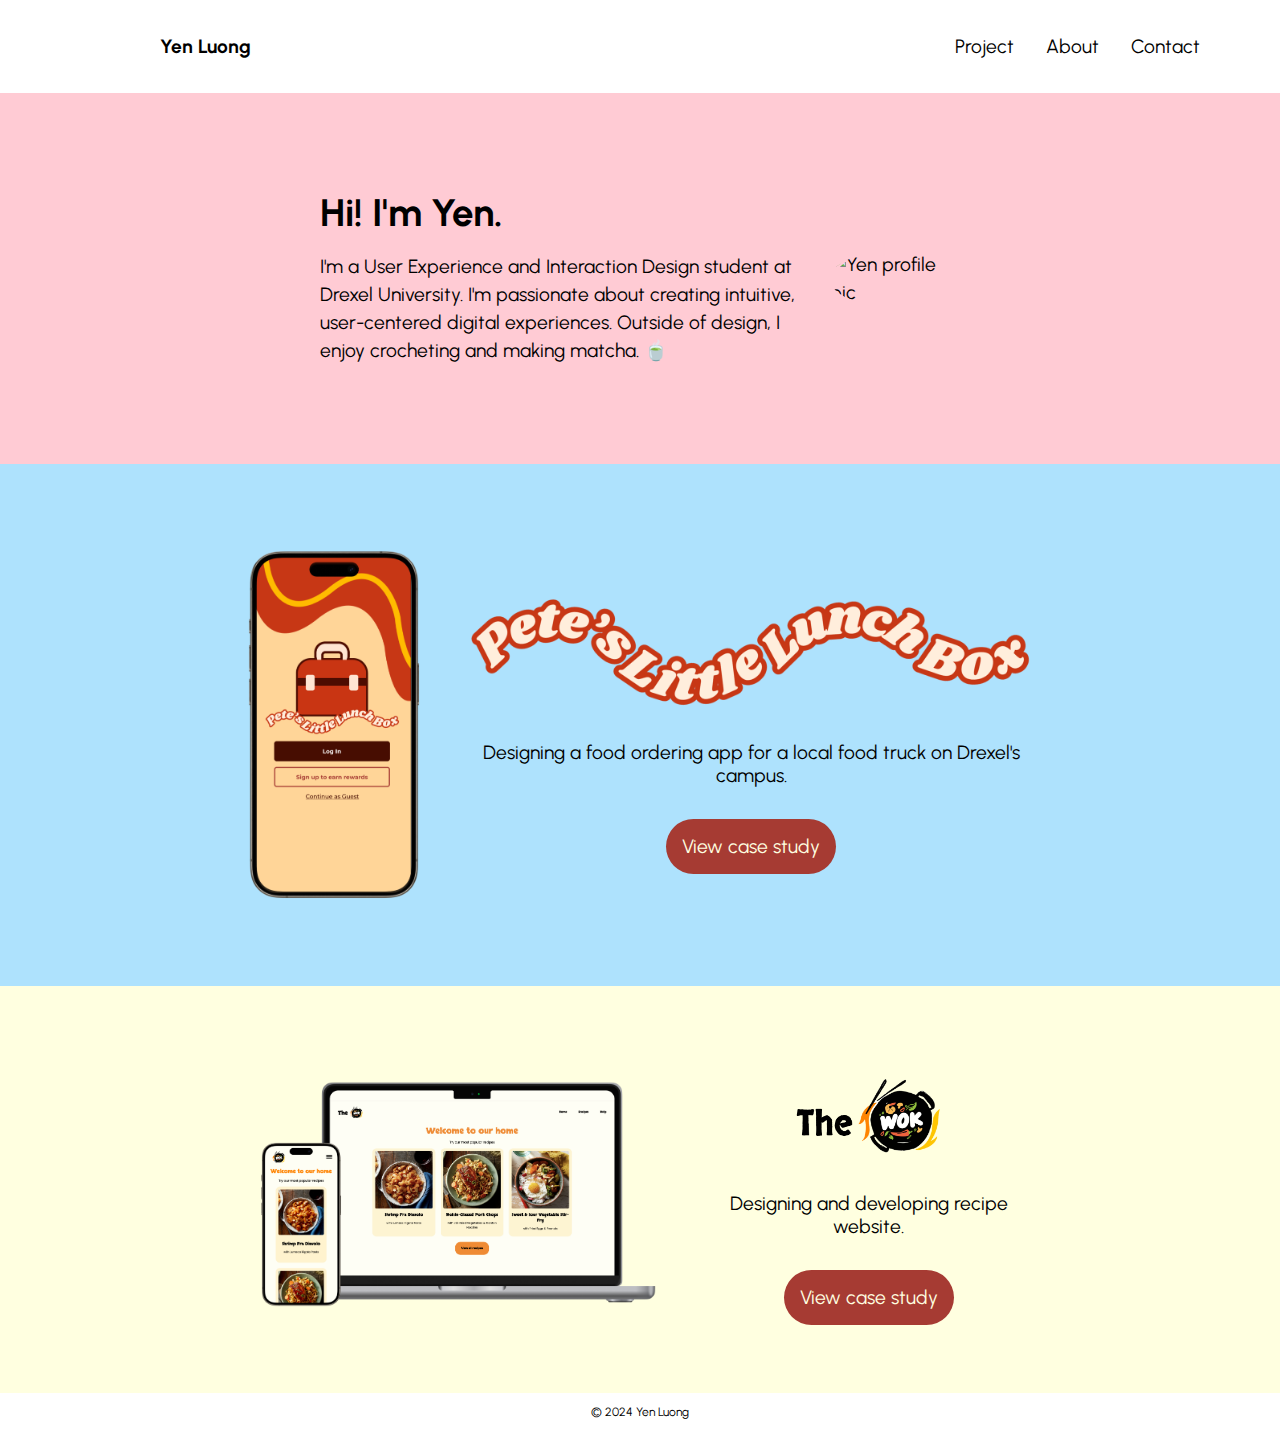
==== index.html @ 0c381f39 "🚧 init files" ====
<!DOCTYPE html>
<html lang="en">
<head>
    <meta charset="UTF-8">
    <meta name="viewport" content="width=device-width, initial-scale=1.0">
    <title>Homepage | Yen Luong</title>
    <link rel="stylesheet" type="text/css" href="css/style.css">
    <link rel="stylesheet" href="css/normalize.css">
    <link rel="icon" href="images/profileicon.png">
</head>

<body>
        <nav>
            <div class="logo">
                <p>Yen Luong</p>
            </div>
            <button class="btn-menu">
                    <div class="bar1"></div>
                    <div class="bar2"></div>
                    <div class="bar3"></div>
            </button>

            <div class="navbar">
                <ul>
                    <li><a href="index.html">Project</a></li>
                    <li><a href="about.html">About</a></li>
                    <li><a href="mailto:yl3434@drexel.edu" target="_blank">Contact</a></li>

                </ul>
            </div>
        </nav>

        <section class="hero">
                <div class="info">
                    <h1>Hi! I'm Yen.</h1>
                    <p>I'm a User Experience and Interaction Design student at Drexel University. I'm passionate about creating intuitive, user-centered digital experiences.  Outside of design, I enjoy crocheting and making matcha. 🍵</p>
                </div>
    
                <div class="profile">
                    <img src="images/profile.PNG" alt="Yen profile pic">
                </div>
        </section>
            


        <section class="container">
            <div class="project">
                <div class="mockup">
                    <a href="petes.html">
                        <img src="images/petes/petes-mockup.png" alt="App mockup">
                    </a>
                    
                </div>
    
                <div class="detail">
                    <img class="brand" src="images/petes/petes-logo.png" alt="petes logo">

                    <div>
                        <p>Designing a food ordering app for a local food truck on Drexel's campus. </p>
                    </div>
                    
                    

                    <div class="view">
                        <a href="petes.html">View case study</a>
                    </div>
    
                </div>
            </div>

        </section>

        <section class="container" style="background-color: lightyellow;">
            <div class="project">
                <div style="width: 95%"  class="mockup">
                    <a href="thewok.html">
                        <img  src="images/thewok/thewok-mockup.png" alt="The WOK mockup">
                    </a>
                    
                </div>
    
                <div class="detail">
                    <img style="width: 50%"  class="brand" src="images/thewok/thewolk-logo.png" alt="the wok logo">

                    <div>
                        <p>Designing and developing recipe website.</p>
                    </div>
                    
                    

                    <div class="view">
                        <a class="wok" href="thewok.html">View case study</a>
                    </div>
    
                </div>

                
            </div>

        </section>

        <footer>
            <p>© 2024 Yen Luong</p>
        </footer>

            
            
        

        

        
        

    <div class="menu">
        <ul>
            <li><a href="index.html">Project</a></li>
            <li><a href="about.html">About</a></li>
            <li><a href="mailto:yl3434@drexel.edu" target="_blank">Contact</a></li>

        </ul>
    </div>

    <script src="scripts/index.js"></script>
</body>
</html>
---- css/style.css ----
@import url('https://fonts.googleapis.com/css2?family=Urbanist:ital,wght@0,100..900;1,100..900&display=swap');

@font-face {
    font-family: 'phudublack';
    src:url('../fonts/Phudu-Black.woff') format('woff');
    font-weight: normal;
    font-style: normal;
}

@font-face {
    font-family: 'poppinsregular';
    src: url('../fonts/poppins-regular-webfont.woff2') format('woff2'),
         url('../fonts/poppins-regular-webffont.woff') format('woff');
    font-weight: normal;
    font-style: normal;
}

@font-face {
    font-family: 'poppinslight';
    src: url('../fonts/poppins-light-webfont.woff2') format('woff2'),
         url('../fonts/poppins-light-webfont.woff') format('woff');
    font-weight: normal;
    font-style: normal;
}

html {
    --red: #a63b33;
    --lightblue: #AEE2FD;
    --lightpink: #FFCBD4;

    --orange: #FF8400;



    --background-color: var(--white);
    --foreground-color: var(--red);
    --accent-color-1: var(--dark-red);
    --accent-color-2: var(--blue);
    --accent-color-3: var(--light-blue);

    --font-light: 'poppinslight';
    --font-regular: 'poppinsregular';
    --font-bold: 'phudublack', var(--font-regular);

    --rhythm: 2rem;

}

* {
    box-sizing: border-box;
}

body {
    font-family: 'urbanist';
    font-size: 1.2rem;
    margin: 0;
    padding: 0;
}

/* nav bar and menu */
nav {
    display: flex;
    justify-content: space-between;
    padding: 1rem 10rem;
    padding-right: 5rem;

}

.logo {
    font-weight: 700;
}

.navbar {
    ul {
        display: flex;
        padding-left: 0;
    }

    li {
        list-style-type: none;
        color: black;
    }

    li a {
        color: black;
        text-decoration: none;
        padding-inline: 2rem;
    }

    li a:last-child {
        padding-right: 0;
    }

    li a:visited{
        color: black;
    }
}

.btn-menu {
    display: none;

}

.menu {
    display: none;
}


/* intro */
/* .intro {
    display: flex;
    margin: 0 auto ;
    max-width: 50vw;
    padding: 8rem 0;
    align-items: center;
    justify-content: space-between;
    gap: 2rem;
} */

.info {

    p {
        text-wrap: wrap;
    }
}

.profile {
    width: 30rem;

    img {
        width: 100%;
        border-radius: 50%;
    }
    
}

.hero {
    background-color: var(--lightpink);
    display: flex;
    padding: 5rem 20rem;
    align-items: center;
    justify-content: center;
    gap: 2rem;
    line-height: 1.75rem;
}

.container {
    background-color: var(--lightblue);

    display: flex;
    /* padding: 8rem auto; */
}

.project {
    display: flex;
    padding: 5rem 15rem;
    align-items: center;
    gap: 2rem

}

.mockup {
    
    a {
        display: flex;
        justify-content: center;
        height: 100%;
    }

    img {
        width: 100%;
        transition: transform 0.3s ease;
    }

    img:hover{
        transform: translateY(-0.5rem);
    }
}

.detail {
    text-align: center;

    .brand {
        width: 100%;
    }
}

.view {
    margin: 0 auto;
    transition: transform 0.3s ease;
    /* border: 1px solid black; */
    
    width: fit-content;
    
    margin-top: 3rem;
    

    
    a {
        color: lightyellow;
        text-decoration: none;
        
        padding: 1rem;
        background-color: var(--red);
        border-radius: 5rem;
    }

}

.wok {
    background-color: var(--orange);
}


.view:hover {
    transform: scale(1.05);
}

.view a:after {
    color: black;
}

footer {
    font-size: 0.75rem;
    text-align: center;
}







@media screen and (max-width: 1100px) {

    nav {
        padding: 2rem;
    }

    header {
        padding: 0 5rem;
    }

    .hero {
        padding: 4rem 4rem;
    }

    .profile {
        width: 30rem;
    }

    .project {
        padding: 4rem 2rem;    
    }

    .mockup {
    
        img {
            width: 70%;
            transition: transform 0.3s ease;
        }
    
        img:hover{
            transform: scale(1.05);
        }
    }
}

@media screen and (max-width: 550px) {
    .navbar {
        display: none;
    }

    .btn-menu {
        display: block;
    }

    .btn-menu div {
        height: 2px;
        width: 30px;
        background-color: black;
        margin: 5px 0;
        transition: 0.3s;
    }
    
    button {
        border: none;
        background-color: transparent;
        margin: 0;
        padding: 0;
        z-index: 60;
    }

    .btn-menu.change {
        .bar1 {
            transform: translate(0, 7px) rotate(-45deg);
        }
        
        .bar2 {opacity: 0;}
        
        .bar3 {
            transform: translate(0, -7px) rotate(45deg);
        }
    }

    .profile {
        width: 100%;
    }

    .hero {
        padding: 2rem 2rem;
        flex-direction: column-reverse;
        align-items: flex-start;
    }

    .project {
        flex-direction: column;
        padding: 2rem 1rem;
    }

    .mockup {
        img {
            width: 50%;
        }
    }




    .detail {
        margin: 0;
    }

    .menu {
        display: block;
        background-color: pink;
        /* grid-column: 1/8;
        grid-row-start: 1; */
        text-align: center;
        /* font-family: var(--font-bold); */
        position: fixed;
        width: 100vw;
    
        transform: translateY(-100vh);
        transition: transform 225ms ease-in-out;
        z-index: 50;
        right: 0;
        top: 0;
        height: 100vh;
    
        
        ul {
            margin: 0;
            padding: 0;
            height: 100%;
            /* transform: translateY(-56px); */
            
            display: flex;
            flex-direction: column;
            /* font-size: 3rem; */
            font-weight: 400;
            justify-content: center;
    
        }
    
        ul li {
            list-style-type: none;
            margin: 1rem 0;
    
            a {
                text-decoration: none;
                color: black;
            }
    
            a:visited {
                color: black;
            }
    
            a:active {
                text-decoration:underline;
            }
    
            a:active {
                text-decoration: underline;
            }
        }
    }

    .menu.open {
        transform: none;
    }
    
}
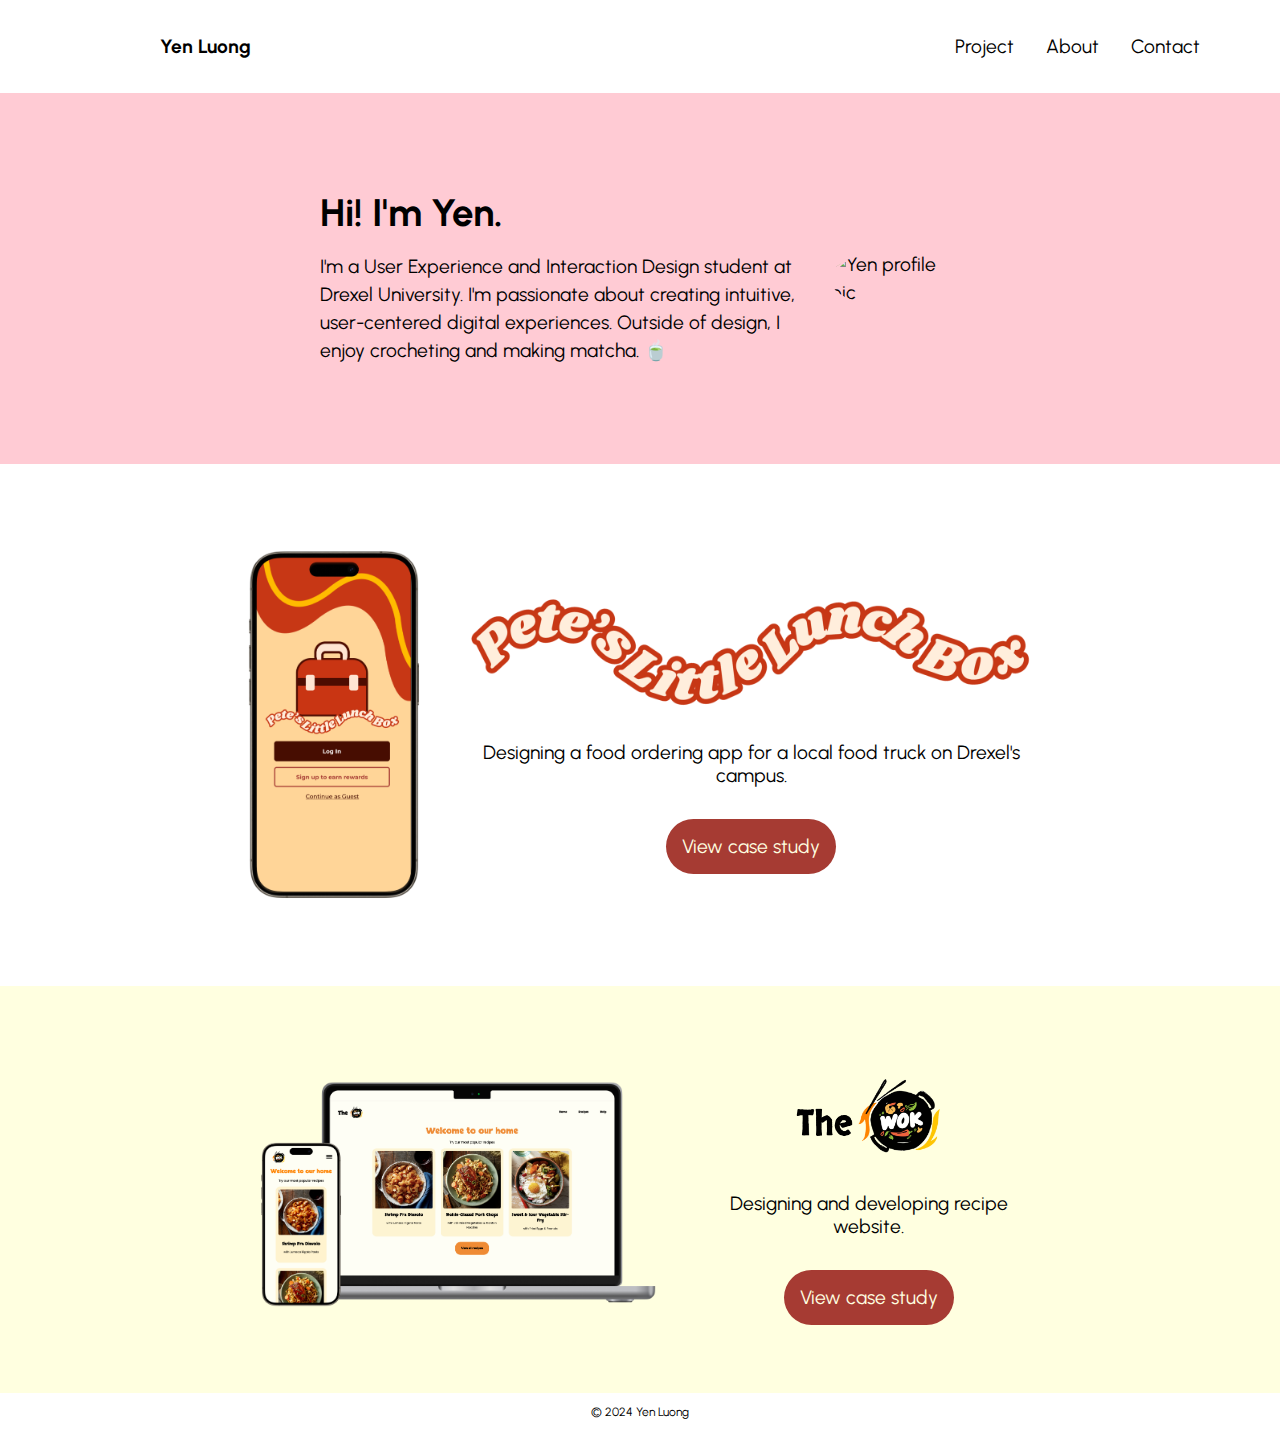
==== commit 8b3adf71: "🚧 Add project" ====
--- a/index.html
+++ b/index.html
@@ -12,7 +12,11 @@
 <body>
         <nav>
             <div class="logo">
-                <p>Yen Luong</p>
+                <p>
+                    <a href="index.html">Yen Luong</a>
+                </p>
+                
+                
             </div>
             <button class="btn-menu">
                     <div class="bar1"></div>
@@ -70,7 +74,7 @@
 
         </section>
 
-        <section class="container" style="background-color: lightyellow;">
+        <section class="wrapper" style="background-color: lightyellow;">
             <div class="project">
                 <div style="width: 95%"  class="mockup">
                     <a href="thewok.html">
--- a/css/style.css
+++ b/css/style.css
@@ -68,6 +68,15 @@
 
 .logo {
     font-weight: 700;
+    
+    a {
+        color: black;
+        text-decoration: none;
+    }
+
+    a:visited {
+        color: black;
+    }
 }
 
 .navbar {
@@ -144,7 +153,7 @@
     line-height: 1.75rem;
 }
 
-.container {
+.wrapper {
     background-color: var(--lightblue);
 
     display: flex;
@@ -275,6 +284,10 @@
         display: block;
     }
 
+    .btn-menu:hover {
+        cursor: pointer;
+    }
+
     .btn-menu div {
         height: 2px;
         width: 30px;
@@ -333,7 +346,7 @@
 
     .menu {
         display: block;
-        background-color: pink;
+        background-color: var(--lightpink);
         /* grid-column: 1/8;
         grid-row-start: 1; */
         text-align: center;
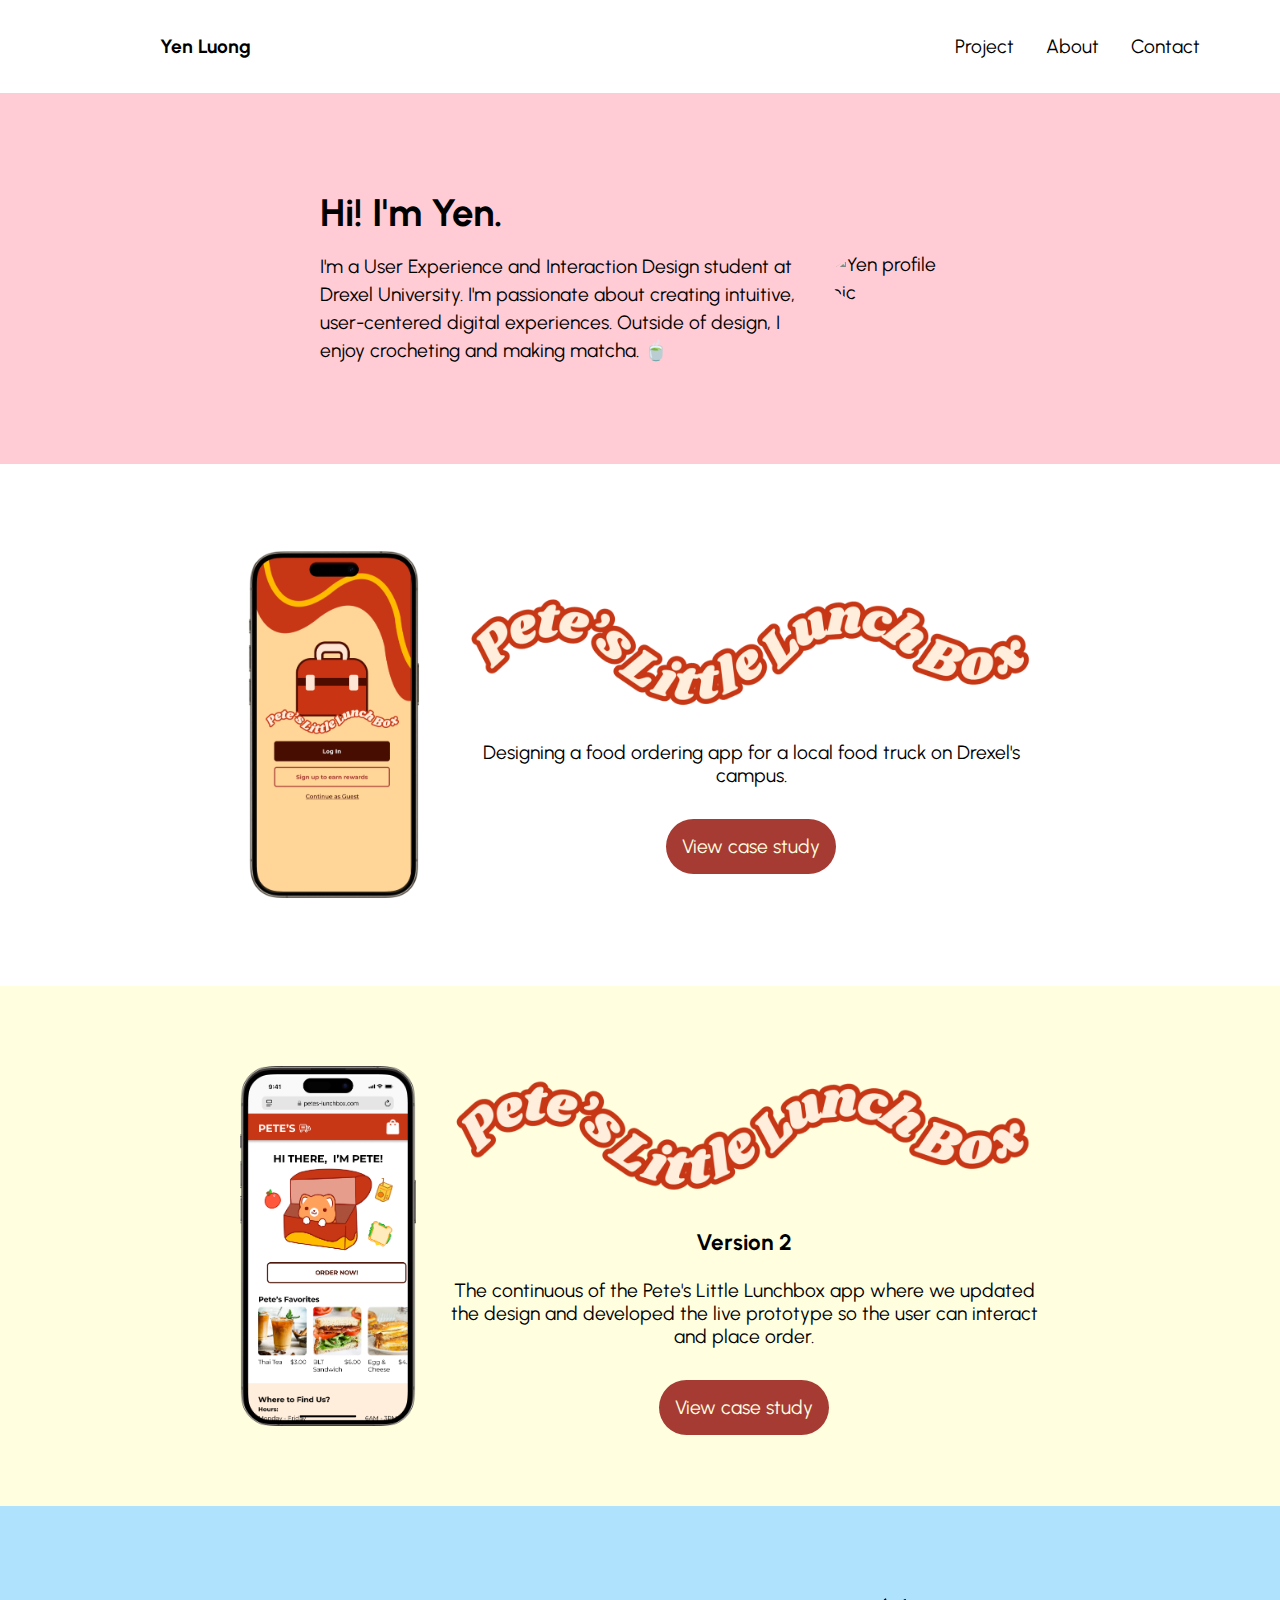
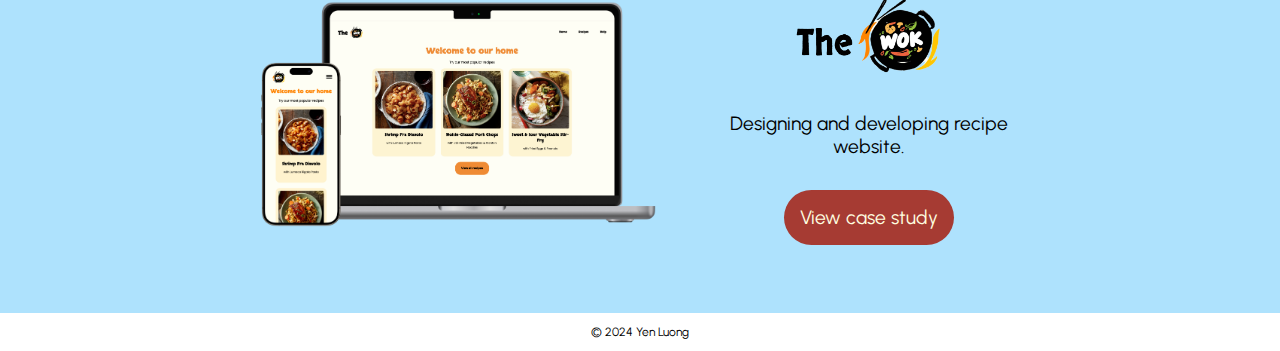
==== commit 03f068aa: "🚧 Add case study on home page" ====
--- a/index.html
+++ b/index.html
@@ -14,10 +14,9 @@
             <div class="logo">
                 <p>
                     <a href="index.html">Yen Luong</a>
-                </p>
-                
-                
+                </p>  
             </div>
+
             <button class="btn-menu">
                     <div class="bar1"></div>
                     <div class="bar2"></div>
@@ -74,7 +73,33 @@
 
         </section>
 
-        <section class="wrapper" style="background-color: lightyellow;">
+        <section class="container" style="background-color: lightyellow;">
+            <div class="project">
+                <div class="mockup">
+                    <a href="petes-2.html">
+                        <img src="images/petes-v2/phone-mockup.png" alt="App mockup">
+                    </a>
+                </div>
+    
+                <div class="detail">
+                    <img class="brand" src="images/petes/petes-logo.png" alt="petes logo">
+
+                    <h3>Version 2</h3>
+                    <div>
+                        <p>The continuous of the Pete's Little Lunchbox app where we updated the design and developed the live prototype so the user can interact and place order.</p>
+                    </div>
+                    
+                    
+
+                    <div class="view">
+                        <a href="petes-2.html">View case study</a>
+                    </div>
+    
+                </div>
+            </div>
+        </section>
+
+        <section class="wrapper" >
             <div class="project">
                 <div style="width: 95%"  class="mockup">
                     <a href="thewok.html">
